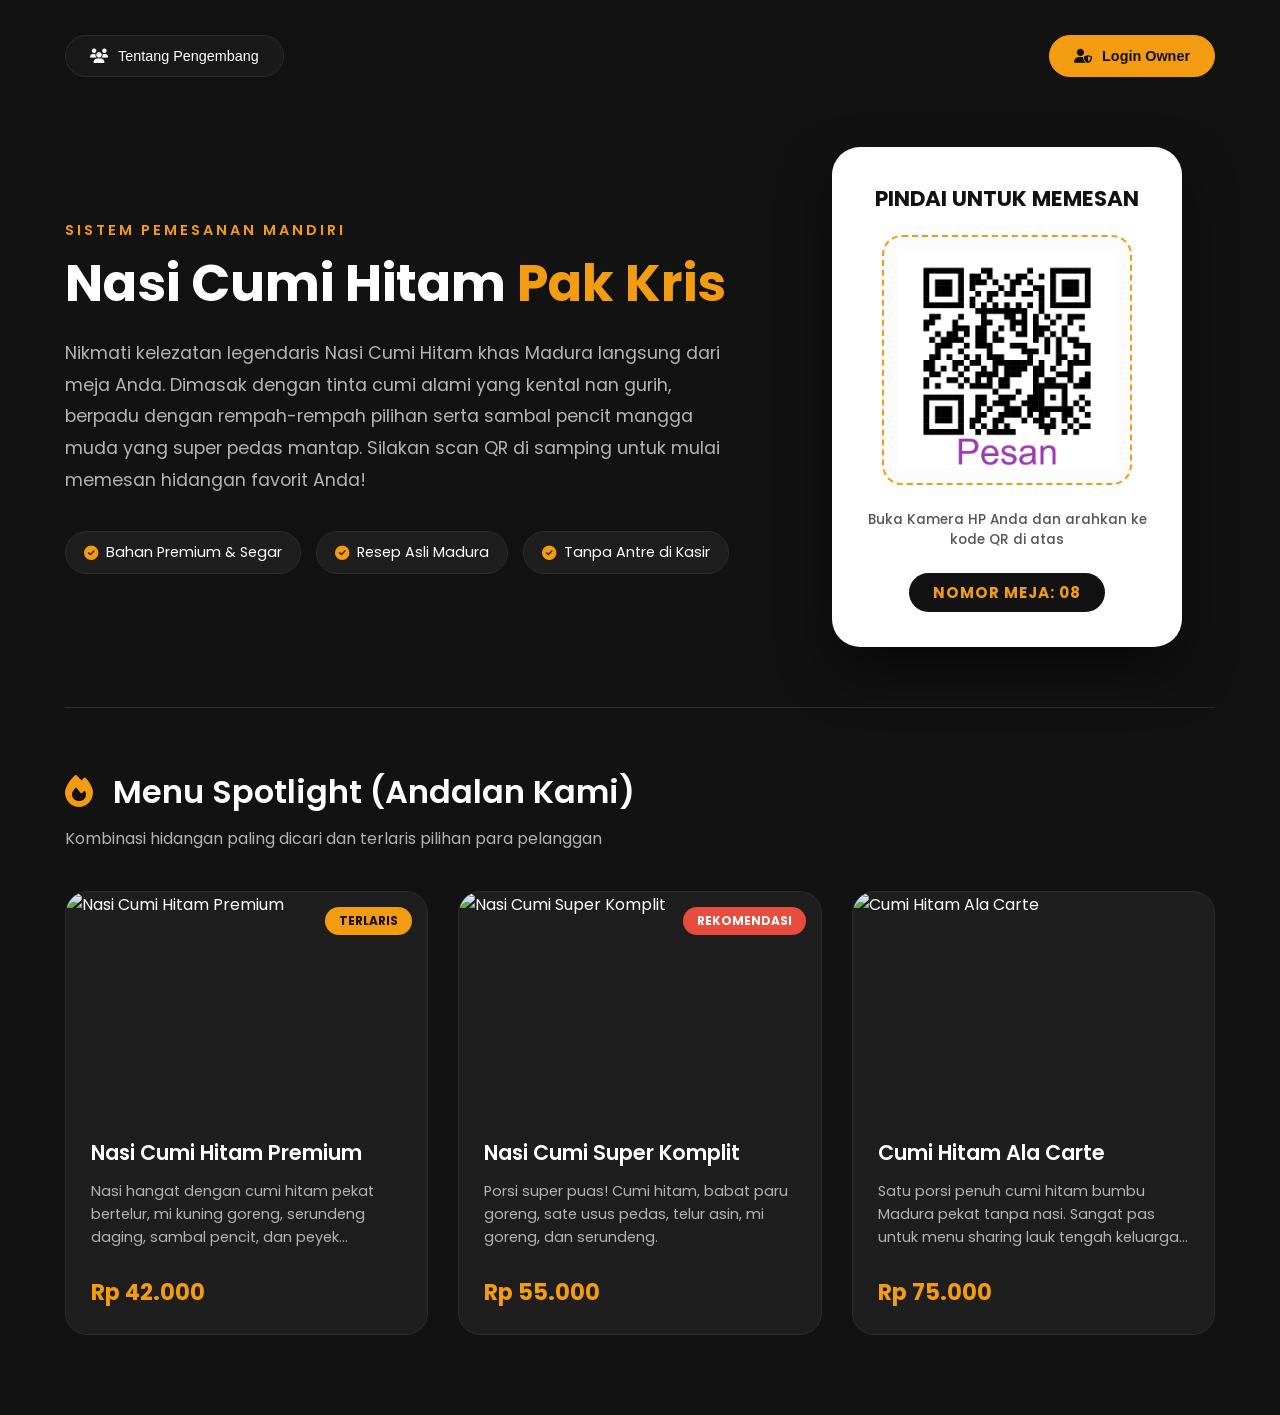
==== index.html @ 6f0c69ac "Initial commit" ====
<!DOCTYPE html>
<html lang="id">
<head>
    <meta charset="UTF-8">
    <meta name="viewport" content="width=device-width, initial-scale=1.0">
    <title>Dashboard QR - Nasi Cumi Hitam Pak Kris</title>
    <link rel="stylesheet" href="style.css">
    <link rel="stylesheet" href="https://cdnjs.cloudflare.com/ajax/libs/font-awesome/6.4.0/css/all.min.css">
</head>
<body>

    <nav class="navbar">
        <button id="aboutBtn" class="nav-btn"><i class="fa-solid fa-users"></i> Tentang Pengembang</button>
        <button id="loginBtn" class="nav-btn login-btn"><i class="fa-solid fa-user-shield"></i> Login Owner</button>
    </nav>

    <div class="container">
        
        <header class="hero-section">
            <div class="restaurant-info">
                <span class="sub-title">Sistem Pemesanan Mandiri</span>
                <h1>Nasi Cumi Hitam <span class="highlight">Pak Kris</span></h1>
                <p class="description">
                    Nikmati kelezatan legendaris Nasi Cumi Hitam khas Madura langsung dari meja Anda. 
                    Dimasak dengan tinta cumi alami yang kental nan gurih, berpadu dengan rempah-rempah 
                    pilihan serta sambal pencit mangga muda yang super pedas mantap. 
                    Silakan scan QR di samping untuk mulai memesan hidangan favorit Anda!
                </p>
                <div class="features-list">
                    <div class="feature-item"><i class="fa-solid fa-circle-check"></i> Bahan Premium & Segar</div>
                    <div class="feature-item"><i class="fa-solid fa-circle-check"></i> Resep Asli Madura</div>
                    <div class="feature-item"><i class="fa-solid fa-circle-check"></i> Tanpa Antre di Kasir</div>
                </div>
            </div>
            
            <div class="qr-wrapper">
                <div class="qr-card">
                    <h2>Pindai Untuk Memesan</h2>
                    <div class="qr-code-box">
                        <img src="qr.png" alt="QR Code Pemesanan">
                    </div>
                    <p class="qr-hint">Buka Kamera HP Anda dan arahkan ke kode QR di atas</p>
                    <div class="table-badge">NOMOR MEJA: 08</div>
                </div>
            </div>
        </header>

        <section class="spotlight-section">
            <div class="section-header">
                <h2><i class="fa-solid fa-fire"></i> Menu Spotlight (Andalan Kami)</h2>
                <p>Kombinasi hidangan paling dicari dan terlaris pilihan para pelanggan</p>
            </div>
            
            <div class="menu-grid">
                <div class="menu-card">
                    <div class="menu-image-container">
                        <img src="https://images.unsplash.com/photo-1534422298391-e4f8c172dddb?auto=format&fit=crop&w=500&q=80" alt="Nasi Cumi Hitam Premium">
                        <span class="menu-tag">Terlaris</span>
                    </div>
                    <div class="menu-details">
                        <h3>Nasi Cumi Hitam Premium</h3>
                        <p class="menu-desc">Nasi hangat dengan cumi hitam pekat bertelur, mi kuning goreng, serundeng daging, sambal pencit, dan peyek rempeyek.</p>
                        <div class="menu-footer">
                            <span class="price">Rp 42.000</span>
                        </div>
                    </div>
                </div>

                <div class="menu-card">
                    <div class="menu-image-container">
                        <img src="https://images.unsplash.com/photo-1563379091339-03b21ab4a4f8?auto=format&fit=crop&w=500&q=80" alt="Nasi Cumi Super Komplit">
                        <span class="menu-tag premium">Rekomendasi</span>
                    </div>
                    <div class="menu-details">
                        <h3>Nasi Cumi Super Komplit</h3>
                        <p class="menu-desc">Porsi super puas! Cumi hitam, babat paru goreng, sate usus pedas, telur asin, mi goreng, dan serundeng.</p>
                        <div class="menu-footer">
                            <span class="price">Rp 55.000</span>
                        </div>
                    </div>
                </div>

                <div class="menu-card">
                    <div class="menu-image-container">
                        <img src="https://images.unsplash.com/photo-1626132647523-66f5bf380027?auto=format&fit=crop&w=500&q=80" alt="Cumi Hitam Ala Carte">
                    </div>
                    <div class="menu-details">
                        <h3>Cumi Hitam Ala Carte</h3>
                        <p class="menu-desc">Satu porsi penuh cumi hitam bumbu Madura pekat tanpa nasi. Sangat pas untuk menu sharing lauk tengah keluarga Anda.</p>
                        <div class="menu-footer">
                            <span class="price">Rp 75.000</span>
                        </div>
                    </div>
                </div>
            </div>
        </section>
        
    </div>

    <div id="aboutModal" class="modal-overlay">
        <div class="modal-content-box">
            <div class="modal-header">
                <h3><i class="fa-solid fa-laptop-code"></i> Tim Pengembang Web</h3>
                <button id="closeModalBtn" class="close-btn">&times;</button>
            </div>
            <div class="modal-body">
                <p class="modal-desc">Sistem Web Ordering ini dirancang dan dibangun dengan penuh dedikasi oleh tim pengembang kami yang beranggotakan 4 orang:</p>
                <div class="developer-grid">
                    <div class="dev-card">
                        <div class="dev-icon"><i class="fa-solid fa-user-tie"></i></div>
                        <div class="dev-text">
                            <h4>Syaeful Al Ma'ruf</h4>
                            <p>Project Manager / Lead Analyst</p>
                        </div>
                    </div>
                    <div class="dev-card">
                        <div class="dev-icon"><i class="fa-solid fa-code"></i></div>
                        <div class="dev-text">
                            <h4>Zaky Alfiyan</h4>
                            <p>Frontend Engineer (UI/UX)</p>
                        </div>
                    </div>
                    <div class="dev-card">
                        <div class="dev-icon"><i class="fa-solid fa-gears"></i></div>
                        <div class="dev-text">
                            <h4>Iqbal</h4>
                            <p>Backend Engineer (API System)</p>
                        </div>
                    </div>
                    <div class="dev-card">
                        <div class="dev-icon"><i class="fa-solid fa-database"></i></div>
                        <div class="dev-text">
                            <h4>Checa</h4>
                            <p>Database & DevOps Specialist</p>
                        </div>
                    </div>
                </div>
            </div>
        </div>
    </div>
    <script src="script.js"></script>
</body>
</html>
---- style.css ----
/* Import Google Fonts - Poppins */
@import url('https://fonts.googleapis.com/css2?family=Poppins:wght@300;400;500;600;700&display=swap');

/* CSS Reset global */
* {
    margin: 0;
    padding: 0;
    box-sizing: border-box;
}

/* Variabel Tema Warna (Premium Dark Mode & Aksen Gold) */
:root {
    --color-bg-main: #121212;
    --color-bg-surface: #1e1e1e;
    --color-primary-gold: #f39c12;
    --color-primary-hover: #e67e22;
    --color-text-title: #ffffff;
    --color-text-body: #b3b3b3;
    --color-text-dark: #121212;
    --color-border: #2c2c2c;
    --font-base: 'Poppins', sans-serif;
    --anim-speed: 0.3s;
}

/* Base Body Styling */
body {
    background-color: var(--color-bg-main);
    color: var(--color-text-title);
    font-family: var(--font-base);
    min-height: 100vh;
    padding-bottom: 80px;
    position: relative;
    overflow-x: hidden;
}

/* 1. STYLING NAVBAR ATAS (Pojok Kiri & Kanan) */
.navbar {
    width: 100%;
    max-width: 1200px;         /* Disamakan dengan batas lebar container */
    margin: 0 auto;            /* Posisi ke tengah */
    padding: 35px 25px 0 25px; 
    display: flex;
    justify-content: space-between;
    align-items: center;
    position: relative;        /* Mengikuti flow halaman agar tidak overlap */
    z-index: 50;
}

.nav-btn {
    background-color: rgba(255, 255, 255, 0.03);
    color: var(--color-text-title);
    border: 1.5px solid var(--color-border);
    padding: 12px 24px;
    font-size: 0.9rem;
    font-weight: 500;
    border-radius: 50px;
    cursor: pointer;
    transition: all var(--anim-speed) ease;
    display: flex;
    align-items: center;
    gap: 10px;
}

.nav-btn:hover {
    border-color: var(--color-primary-gold);
    color: var(--color-primary-gold);
    background-color: rgba(243, 156, 18, 0.08);
    transform: translateY(-2px);
}

.login-btn {
    background-color: var(--color-primary-gold);
    color: var(--color-text-dark);
    border-color: var(--color-primary-gold);
    font-weight: 600;
}

.login-btn:hover {
    background-color: var(--color-primary-hover);
    border-color: var(--color-primary-hover);
    color: var(--color-text-dark);
    box-shadow: 0 8px 20px rgba(243, 156, 18, 0.3);
}

/* 2. MAIN CONTAINER */
.container {
    max-width: 1200px;
    margin: 30px auto 0 auto;  /* Jarak atas dikurangi karena navbar sudah relative */
    padding: 0 25px;
}

/* 3. HERO SECTION (Layout Horizontal) */
.hero-section {
    display: flex;
    align-items: center;
    justify-content: space-between;
    gap: 60px;
    padding: 40px 0 60px 0;
    border-bottom: 1px solid var(--color-border);
}

.restaurant-info {
    flex: 1.3;
}

.sub-title {
    color: var(--color-primary-gold);
    font-size: 0.9rem;
    text-transform: uppercase;
    letter-spacing: 3px;
    font-weight: 600;
    display: block;
    margin-bottom: 12px;
}

.restaurant-info h1 {
    font-size: 3.2rem;
    font-weight: 700;
    line-height: 1.2;
    margin-bottom: 24px;
}

.restaurant-info .highlight {
    color: var(--color-primary-gold);
}

.description {
    color: var(--color-text-body);
    font-size: 1.1rem;
    line-height: 1.8;
    margin-bottom: 35px;
}

.features-list {
    display: flex;
    gap: 15px;
    flex-wrap: wrap;
}

.feature-item {
    display: flex;
    align-items: center;
    gap: 8px;
    font-size: 0.9rem;
    background-color: var(--color-bg-surface);
    padding: 10px 18px;
    border-radius: 30px;
    border: 1px solid var(--color-border);
}

.feature-item i {
    color: var(--color-primary-gold);
}

/* 4. QR WRAPPER & CARD */
.qr-wrapper {
    flex: 0.8;
    display: flex;
    justify-content: center;
}

.qr-card {
    background-color: #ffffff;
    color: var(--color-text-dark);
    padding: 35px;
    border-radius: 28px;
    text-align: center;
    box-shadow: 0 25px 50px rgba(0, 0, 0, 0.5);
    width: 100%;
    max-width: 350px;
    transition: transform var(--anim-speed) ease;
}

.qr-card:hover {
    transform: translateY(-5px);
}

.qr-card h2 {
    font-size: 1.35rem;
    font-weight: 700;
    margin-bottom: 20px;
    text-transform: uppercase;
}

.qr-code-box {
    background-color: #fcfcfc;
    padding: 15px;
    border-radius: 20px;
    display: inline-block;
    border: 2px dashed var(--color-primary-gold);
    margin-bottom: 18px;
    /* Tambahan agar isi tidak luber keluar */
    overflow: hidden; 
    width: 100%;
    max-width: 250px;
}

.qr-code-box img {
    display: block;
    /* Tambahkan !important untuk memaksa gambar kustom Anda mengecil */
    width: 100% !important;
    max-width: 220px !important;
    height: auto !important;
    margin: 0 auto;
    object-fit: contain;
}

.qr-hint {
    font-size: 0.85rem;
    color: #555555;
    font-weight: 500;
    line-height: 1.5;
    margin-bottom: 22px;
}

.table-badge {
    background-color: var(--color-bg-main);
    color: var(--color-primary-gold);
    display: inline-block;
    padding: 8px 24px;
    border-radius: 50px;
    font-weight: 700;
    font-size: 0.95rem;
    letter-spacing: 1px;
}

/* 5. SPOTLIGHT SECTION (Menu Andalan di Bawah) */
.spotlight-section {
    padding-top: 60px;
}

.section-header {
    margin-bottom: 40px;
}

.section-header h2 {
    font-size: 2rem;
    font-weight: 600;
    margin-bottom: 10px;
}

.section-header h2 i {
    color: var(--color-primary-gold);
    margin-right: 12px;
}

.section-header p {
    color: var(--color-text-body);
}

.menu-grid {
    display: grid;
    grid-template-columns: repeat(3, 1fr);
    gap: 30px;
}

.menu-card {
    background-color: var(--color-bg-surface);
    border-radius: 22px;
    overflow: hidden;
    border: 1px solid var(--color-border);
    transition: all var(--anim-speed) ease;
}

.menu-card:hover {
    transform: translateY(-8px);
    border-color: var(--color-primary-gold);
    box-shadow: 0 15px 30px rgba(0, 0, 0, 0.4);
}

.menu-image-container {
    width: 100%;
    height: 220px;
    position: relative;
    overflow: hidden;
}

.menu-image-container img {
    width: 100%;
    height: 100%;
    object-fit: cover;
    transition: transform 0.6s ease;
}

.menu-card:hover .menu-image-container img {
    transform: scale(1.08);
}

.menu-tag {
    position: absolute;
    top: 15px;
    right: 15px;
    background-color: var(--color-primary-gold);
    color: var(--color-text-dark);
    padding: 5px 14px;
    font-size: 0.75rem;
    font-weight: 700;
    border-radius: 30px;
    text-transform: uppercase;
}

.menu-tag.premium {
    background-color: #e74c3c;
    color: #fff;
}

.menu-details {
    padding: 25px;
}

.menu-details h3 {
    font-size: 1.3rem;
    font-weight: 600;
    margin-bottom: 12px;
}

.menu-desc {
    color: var(--color-text-body);
    font-size: 0.9rem;
    line-height: 1.6;
    margin-bottom: 25px;
    height: 70px;
    display: -webkit-box;
    -webkit-line-clamp: 3;
    -webkit-box-orient: vertical;
    overflow: hidden;
}

.menu-footer {
    display: flex;
    justify-content: space-between;
    align-items: center;
}

.price {
    font-size: 1.4rem;
    font-weight: 700;
    color: var(--color-primary-gold);
}

/* 6. MODAL INTERACTIVE STYLING */
.modal-overlay {
    position: fixed;
    top: 0;
    left: 0;
    width: 100%;
    height: 100%;
    background-color: rgba(0, 0, 0, 0.85);
    
    /* Tambahkan baris ini untuk mendukung Safari / iPhone */
    -webkit-backdrop-filter: blur(8px); 
    backdrop-filter: blur(8px);
    
    display: flex;
    justify-content: center;
    align-items: center;
    opacity: 0;
    pointer-events: none;
    z-index: 1000;
    transition: opacity var(--anim-speed) ease;
}

.modal-overlay.show-modal {
    opacity: 1;
    pointer-events: auto;
}

.modal-content-box {
    background-color: var(--color-bg-surface);
    border: 1px solid var(--color-border);
    width: 90%;
    max-width: 680px;
    border-radius: 24px;
    overflow: hidden;
    box-shadow: 0 30px 60px rgba(0,0,0,0.6);
    transform: scale(0.92);
    transition: transform var(--anim-speed) ease;
}

.modal-overlay.show-modal .modal-content-box {
    transform: scale(1);
}

.modal-header {
    padding: 22px 30px;
    border-bottom: 1px solid var(--color-border);
    display: flex;
    justify-content: space-between;
    align-items: center;
}

.modal-header h3 {
    font-size: 1.35rem;
    color: var(--color-primary-gold);
    display: flex;
    align-items: center;
    gap: 12px;
}

.close-btn {
    background: none;
    border: none;
    color: #888;
    font-size: 2rem;
    cursor: pointer;
    line-height: 1;
    transition: color var(--anim-speed);
}

.close-btn:hover {
    color: #ffffff;
}

.modal-body {
    padding: 30px;
}

.modal-desc {
    color: var(--color-text-body);
    font-size: 0.95rem;
    margin-bottom: 25px;
    line-height: 1.6;
}

.developer-grid {
    display: grid;
    grid-template-columns: repeat(2, 1fr);
    gap: 20px;
}

.dev-card {
    background-color: rgba(255, 255, 255, 0.02);
    border: 1px solid var(--color-border);
    padding: 18px;
    border-radius: 16px;
    display: flex;
    align-items: center;
    gap: 16px;
    transition: background var(--anim-speed);
}

.dev-card:hover {
    background-color: rgba(243, 156, 18, 0.03);
    border-color: rgba(243, 156, 18, 0.3);
}

.dev-icon {
    width: 50px;
    height: 50px;
    background-color: rgba(243, 156, 18, 0.1);
    color: var(--color-primary-gold);
    border-radius: 50%;
    display: flex;
    justify-content: center;
    align-items: center;
    font-size: 1.3rem;
    flex-shrink: 0;
}

.dev-text h4 {
    font-size: 1.05rem;
    font-weight: 600;
    color: var(--color-text-title);
    margin-bottom: 3px;
}

.dev-text p {
    font-size: 0.85rem;
    color: var(--color-text-body);
}

/* 7. RESPONSIVE MEDIA QUERIES */
@media (max-width: 992px) {
    .hero-section {
        flex-direction: column;
        text-align: center;
        gap: 45px;
    }
    .restaurant-info h1 {
        font-size: 2.6rem;
    }
    .features-list {
        justify-content: center;
    }
    .menu-grid {
        grid-template-columns: repeat(2, 1fr);
    }
}

@media (max-width: 768px) {
    .navbar {
        padding: 20px;
    }
    .nav-btn {
        padding: 9px 16px;
        font-size: 0.8rem;
    }
    .container {
        margin-top: 10px;
    }
    .menu-grid {
        grid-template-columns: 1fr;
    }
    .developer-grid {
        grid-template-columns: 1fr;
    }
}
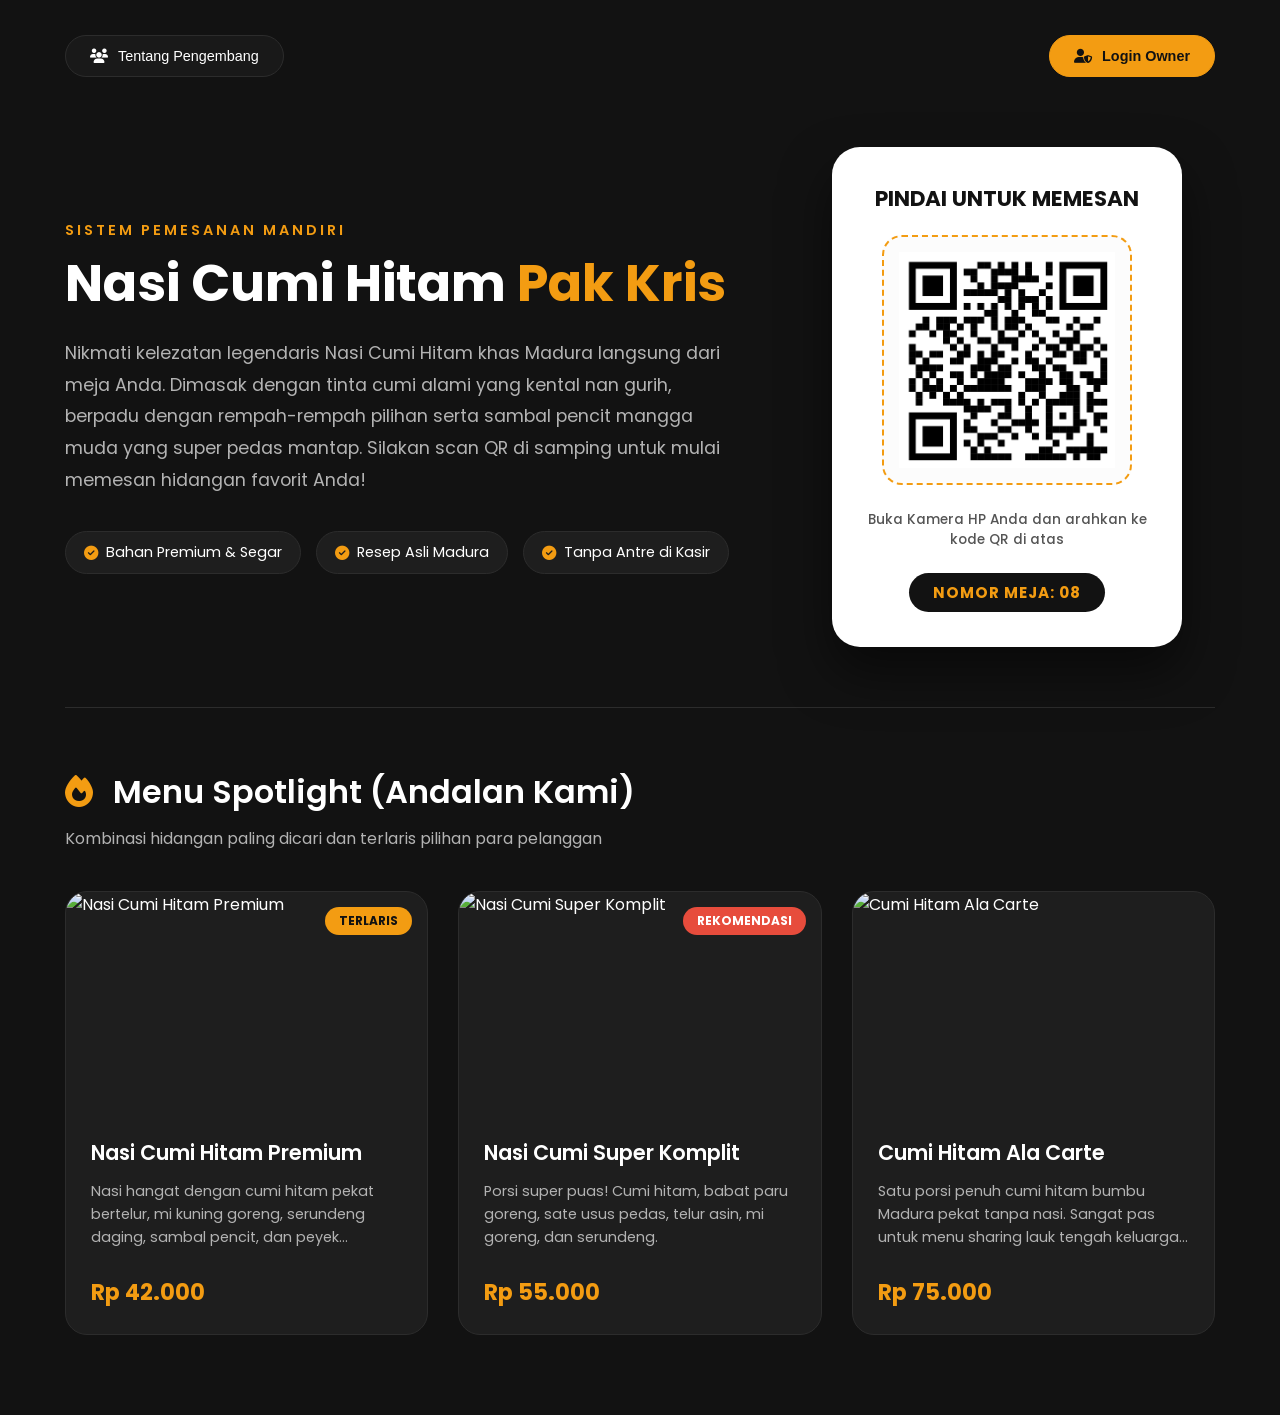
==== commit ddd39026: "Update project" ====
--- a/index.html
+++ b/index.html
@@ -37,7 +37,7 @@
                 <div class="qr-card">
                     <h2>Pindai Untuk Memesan</h2>
                     <div class="qr-code-box">
-                        <img src="qr.png" alt="QR Code Pemesanan">
+                        <img src="qr-code.png" alt="QR Code Pemesanan">
                     </div>
                     <p class="qr-hint">Buka Kamera HP Anda dan arahkan ke kode QR di atas</p>
                     <div class="table-badge">NOMOR MEJA: 08</div>
